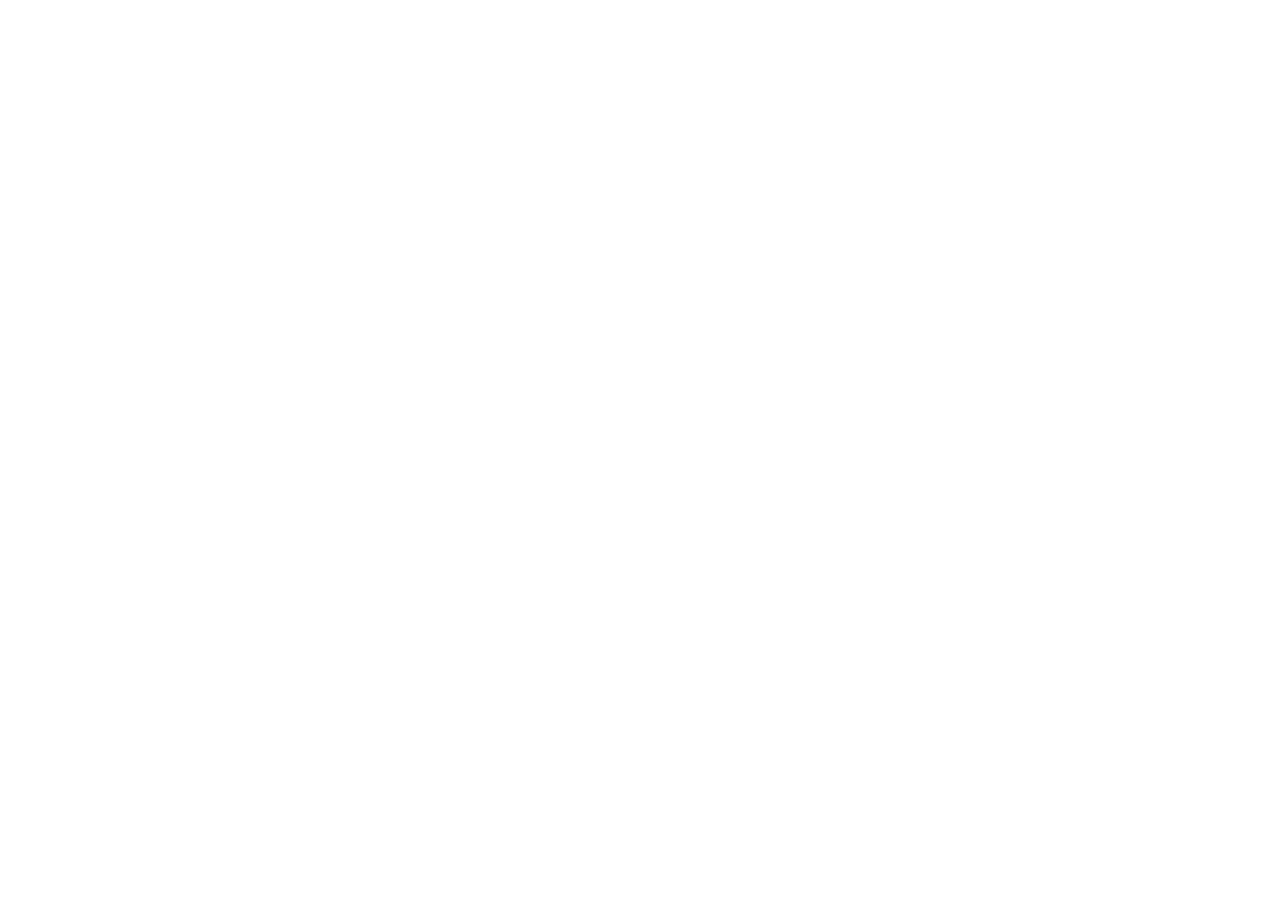
==== art-renewal-center-redesign.html @ 19c1be43 "Add UI and UX portfolio cards." ====
<!DOCTYPE html>
<html lang="en">
<head>
    <meta charset="UTF-8">
    <meta name="viewport" content="width=device-width, initial-scale=1.0">
    <title>Art Renewal Center Redesign - Savanna Williams</title>
    <link href="https://fonts.googleapis.com/css2?family=Lato:wght@400;700&display=swap" rel="stylesheet">
    <link rel="stylesheet" href="css/normalize.css">
    <link rel="stylesheet" href="css/styles.css">
</head>
<body>
    <script src="js/app.js"></script>
</body>
</html>
---- css/styles.css ----
/* ================================= 
  Base Styles
==================================== */
body {
    font-family: 'Lato', sans-serif;
}

.wrapper {
    width: 90%;
    margin: 20px auto;
}

nav a {
    text-decoration: none;
    color: initial;
}

.button {
    background-color: black;
    color: #fff;
    padding: 12px 30px;
    border-radius: 50px;
    text-decoration: none;
    font-weight: 700;
    font-size: 1.4rem;
    margin-top: 30px;
    box-shadow: 3px 5px 3px 2px #bbb;
    transition: background-color .4s ease-in;
}

.button:hover {
    background-color: red;
}

.portfolio-card img {
  width: 320px;
  height: 157px;
  object-fit: contain;
  box-shadow: 3px 5px 3px 2px #bbb;
}

.portfolio-details-btn,
.portfolio-site-btn {
  color: #fff;
  padding: 12px 30px;
  border-radius: 50px;
  text-decoration: none;
  font-weight: 700;
  font-size: 1.4rem;
  margin-top: 30px;
  box-shadow: 3px 5px 3px 2px #bbb;
  transition: background-color .4s ease-in;
}

.portfolio-details-btn:hover,
.portfolio-site-btn:hover {
  background-color: blue;
}

.portfolio-details-btn {
  background-color: red;
}

.portfolio-site-btn {
  background-color: purple; 
}

#portfolio h2,
#about h2,
#contact h2 {
    text-align: center;
}

/* ================================= 
  Layout Styles
==================================== */

header {
    display: flex;
    flex-flow: row nowrap;
    justify-content: space-between;
    align-items: center;
}

#welcome {
    display: flex;
    flex-flow: row wrap;
    justify-content: space-between;
    align-items: center;
    width: 50%;
    margin: 0 auto;
}

#welcome img {
    width: 40%;
}

.portfolio-gallery {
    display: flex;
    flex-flow: row wrap;
    justify-content: space-between;
    align-items: center;
}

#portfolio-buttons {
    width: 25%;
    display: flex;
    flex-flow: row wrap;
    justify-content: space-between;
    align-items: center;
    margin: 0 auto 30px auto;
}

.portfolio-card {
    width: 450px;
    height: 260px;
    box-shadow: 3px 5px 3px 2px #bbb;
    margin: auto 10px 30px 10px;
    padding: 20px;
    text-align: center;
}

#about {
    width: 60%;
    margin: 0 auto;
}

.skill-gallery {
    display: flex;
    flex-flow: row wrap;
    justify-content: space-between;
    align-items: flex-start;
}

.skill-card {
    padding: 20px 40px 40px;
    max-width: 500px;
    text-align: left;
    border: 4px solid #ccc;
    border-radius: 6px;
}

#contact {
    display: flex;
    flex-flow: column nowrap;
    align-items: center;
}

footer {
    margin: 0 auto;
    text-align: center;
}

/* ================================= 
  Bar Styles
==================================== */
.bar {
    background-color: lightgray;
    border-radius: 20px;
    width: 350px;
    display: block;
    margin: auto;
  }
  
  .bar-skill{
    background-color: #ff9904;
    height: 24px;
    border-radius: 20px;
  }
  
  .bar p {
    padding-left: 10px;
    color: white;
  }
  
  /* UI/UX Skill Bars */
  
  .bar-mockups {
    width: 100%;
  }
  .bar-usability-tests {
    width: 85%;
  
  }
  .bar-personas {
    width: 70%;
  
  }
  .bar-journey-maps {
    width: 70%;
  }
  
  /* Programming Skill Bars */
  .bar-html {
    width: 100%;
  }
  .bar-css {
    width: 100%;
  }
  .bar-javascript {
    width: 75%;
  }
  .bar-bootstrap {
    width: 65%;
  }
  
  .bar p {
    padding-left: 10px;
    color: white;
    line-height: 1.5rem;
  }

  /* ================================= 
  DIY Scrollspy Animation Styles
==================================== */

.fade-in {
  opacity: 0;
  visibility: hidden;
  transition: opacity 0.6s ease-out;
  will-change: opacity, visibility;
}

.fade-in.is-visible {
  opacity: 1;
  visibility: visible;
}
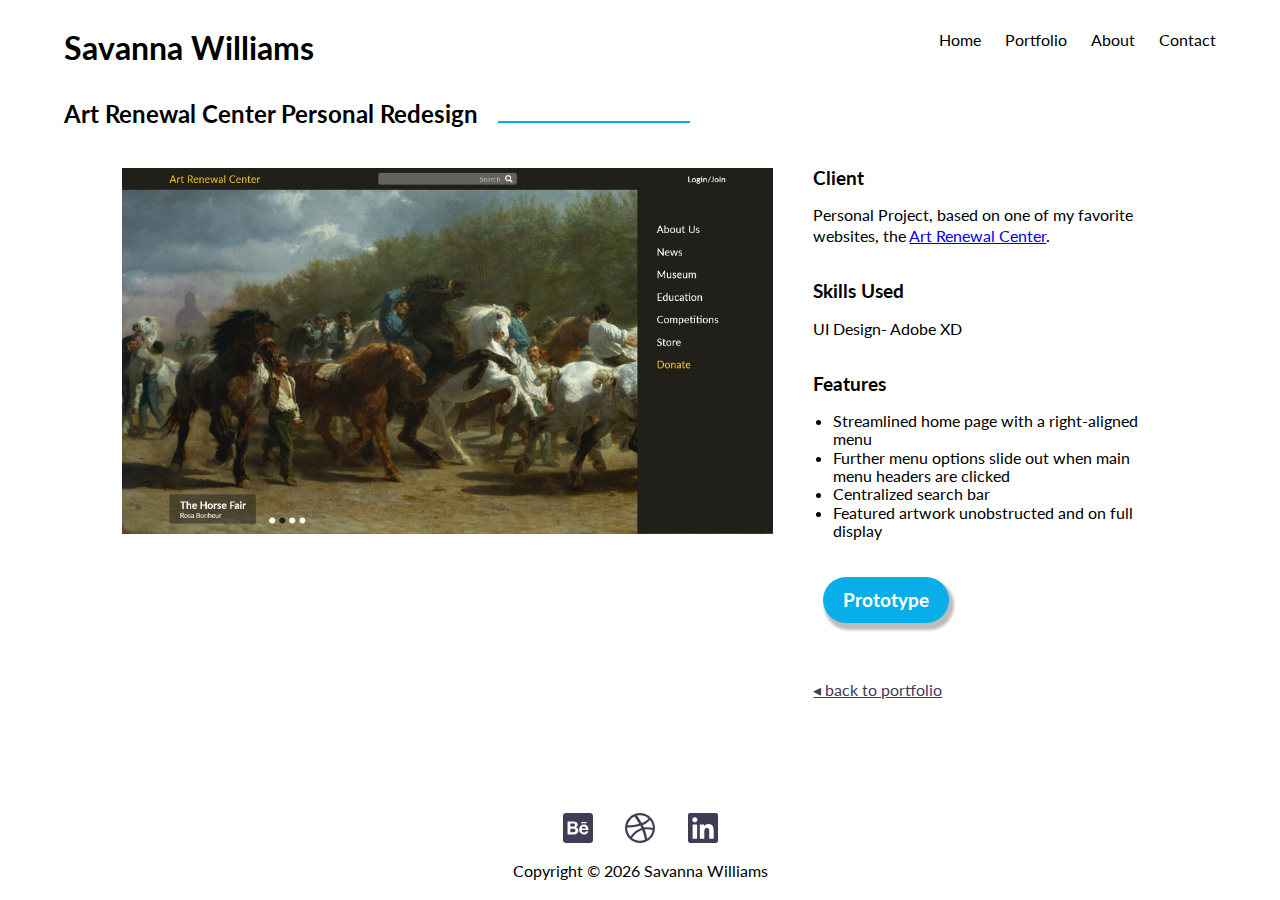
==== commit 5078c2ef: "Finish making project detail pages." ====
--- a/art-renewal-center-redesign.html
+++ b/art-renewal-center-redesign.html
@@ -9,6 +9,50 @@
     <link rel="stylesheet" href="css/styles.css">
 </head>
 <body>
+    <div class="wrapper">
+        <header>
+            <h1>Savanna Williams</h1>
+            <nav id="navigation">
+                <a href="index.html" id="home">Home</a>
+                <a href="index.html#portfolio">Portfolio</a>
+                <a href="index.html#about">About</a>
+                <a href="index.html#contact">Contact</a>
+            </nav>
+        </header>
+
+        <main class="portfolio-main">
+            <h2 class="portfolio-title">Art Renewal Center Personal Redesign</h2>
+            <div class="portfolio-content">
+                <a href="https://xd.adobe.com/view/4cd466b1-a6d5-4e39-4f0a-6cfe6b51cad3-3ae5/" target= "_blank"><img src="images/art-renewal-center-redesign-1.jpg" alt="Art Renewal Center Redesign Screenshot" class="portfolio-img">
+                <div class="portfolio-text"></a>
+                    <h3>Client</h3>
+                    <p>Personal Project, based on one of my favorite websites, the <a href="https://www.artrenewal.org/" target= "_blank">Art Renewal Center</a>.</p>
+                    <h3>Skills Used</h3>
+                    <p>UI Design- Adobe XD</p>
+                    <h3>Features</h3>
+                    <ul>
+                        <li>Streamlined home page with a right-aligned menu</li>
+                        <li>Further menu options slide out when main menu headers are clicked</li>
+                        <li>Centralized search bar</li>
+                        <li>Featured artwork unobstructed and on full display</li>
+                    </ul>
+                    <a href="https://xd.adobe.com/view/4cd466b1-a6d5-4e39-4f0a-6cfe6b51cad3-3ae5/" target= "_blank" class="portfolio-site-btn">Prototype</a>
+                    <br>
+                    <a href="index.html#portfolio" class="back-to-portfolio">&#9666; back to portfolio</a>
+                </div>
+            </div>
+        </main>
+    </div>
+
+    <footer id="footer">
+        <div class="social-icons">
+            <a href="https://www.behance.net/SavannaWilliams"><img src="images/icon-behance.svg" alt="Behance"></a>
+            <a href="https://dribbble.com/SavannaW"><img src="images/icon-dribble.svg" alt="Dribble"></a>
+            <a href="https://www.linkedin.com/in/savannawilliams/"><img src="images/icon-linkedin.svg" alt="LinkedIn"></a>
+        </div>
+        <!-- Javascript dynamically inserts this text -->
+    </footer>
+    
     <script src="js/app.js"></script>
 </body>
 </html>--- a/css/styles.css
+++ b/css/styles.css
@@ -1,68 +1,121 @@
 /* ================================= 
   Base Styles
 ==================================== */
+:root {
+  --blue: #08aeea;
+  --grey: #bbb;
+  --dark-grey: #3f3d56;
+}
+
+/* HTML height set for flex sticky footer */
+html {
+  height: 100%;
+}
+
 body {
     font-family: 'Lato', sans-serif;
+    margin-top: 100px; /* To accomodate sticky header */
+    display: flex;
+    flex-direction: column;
+    height: calc(100vh - 90px); /* Have to subtract sticky header margin from height to appropriately place sticky footer. */
 }
 
 .wrapper {
     width: 90%;
-    margin: 20px auto;
+    margin: 0 auto;
+    flex: 1 0 auto;
+}
+
+header h1 {
+  margin-bottom: 5px;
 }
 
 nav a {
     text-decoration: none;
     color: initial;
-}
-
-.button {
-    background-color: black;
-    color: #fff;
-    padding: 12px 30px;
-    border-radius: 50px;
-    text-decoration: none;
-    font-weight: 700;
-    font-size: 1.4rem;
-    margin-top: 30px;
-    box-shadow: 3px 5px 3px 2px #bbb;
-    transition: background-color .4s ease-in;
-}
-
-.button:hover {
-    background-color: red;
-}
-
-.portfolio-card img {
-  width: 320px;
-  height: 157px;
-  object-fit: contain;
-  box-shadow: 3px 5px 3px 2px #bbb;
-}
-
+    font-size: .9rem;
+}
+
+nav a:not(:first-of-type) {
+  margin-left: 20px;
+}
+
+nav a:hover {
+  color: var(--blue);
+}
+
+.button,
 .portfolio-details-btn,
 .portfolio-site-btn {
+  display: inline-block;
   color: #fff;
-  padding: 12px 30px;
+  padding: 12px 20px;
   border-radius: 50px;
   text-decoration: none;
   font-weight: 700;
-  font-size: 1.4rem;
-  margin-top: 30px;
-  box-shadow: 3px 5px 3px 2px #bbb;
-  transition: background-color .4s ease-in;
-}
-
-.portfolio-details-btn:hover,
+  margin: 0 10px 0 10px;
+  box-shadow: 3px 5px 3px 2px var(--grey);
+  transition: background-color .4s ease-in, transform .4s ease-in;
+}
+
+.button {
+  font-size: 1.1rem;
+}
+
+.portfolio-details-btn,
+.portfolio-site-btn {
+  font-size: 1rem;
+}
+
+.portfolio-details-btn {
+  margin-bottom: 15px;
+}
+
+.button,
+.portfolio-site-btn {
+  background-color: var(--blue); 
+}
+
+.portfolio-details-btn {
+  background-color: var(--dark-grey);
+}
+
+.filter-btns {
+  display: inline-block;
+  white-space: nowrap;
+  text-decoration: none;
+  background-color: var(--dark-grey);
+  color: #fff;
+  padding: 12px 20px;
+  border: 0;
+  border-radius: 50px;
+  text-decoration: none;
+  font-weight: 700;
+  margin: 0 10px 0 10px;
+  box-shadow: 3px 5px 3px 2px var(--grey);
+  transition: background-color .4s ease-in, transform .4s ease-in;
+  cursor: pointer;
+}
+
+.button:hover,
 .portfolio-site-btn:hover {
-  background-color: blue;
-}
-
-.portfolio-details-btn {
-  background-color: red;
-}
-
-.portfolio-site-btn {
-  background-color: purple; 
+  background-color: #0294c9;
+  transform: scale(.9);
+}
+
+.filter-btns:hover,
+.portfolio-details-btn:hover {
+  background-color: #15141c;
+  transform: scale(.9);
+}
+
+.filter-btns:focus {
+  outline: 0;
+  background-color: var(--blue); 
+}
+
+.no-transition {
+  transition: none !important;
 }
 
 #portfolio h2,
@@ -71,84 +124,182 @@
     text-align: center;
 }
 
+p {
+  line-height: 1.3rem;
+}
+
+.bold {
+  font-weight: 700;
+}
+
+.active-link {
+  color: var(--blue);
+}
+
 /* ================================= 
   Layout Styles
 ==================================== */
 
 header {
     display: flex;
+    flex-flow: column nowrap;
+    justify-content: space-between;
+    align-items: center;
+    /* Make sticky header. Top, left, right required to give flexbox space. */
+    position: fixed;
+    top: 0;
+    left: 0;
+    right: 0;
+    width: 90%;
+    height: 80px;
+    margin: 0 auto;
+    padding-bottom: 10px;
+    background-color: #fff;
+    z-index: 2;
+}
+
+#welcome {
+    display: flex;
     flex-flow: row nowrap;
     justify-content: space-between;
     align-items: center;
-}
-
-#welcome {
-    display: flex;
-    flex-flow: row wrap;
+    width: 90%;
+    margin: 0 auto;
+    margin-bottom: 70px;
+}
+
+#welcome h2 {
+  display: none;
+}
+
+#welcome img {
+    width: 40%;
+}
+
+#portfolio {
+  margin-bottom: 50px;
+  display: flex;
+  flex-flow: column nowrap;
+  align-items: center;
+
+}
+
+hr {
+  width: 60%;
+  margin: 0 auto;
+  margin-bottom: 30px;
+}
+
+.portfolio-gallery {
+    display: flex;
+    flex-flow: column wrap;
+    justify-content: space-around;
+    align-items: center;
+}
+
+#portfolio-buttons {
+    display: flex;
+    flex-flow: column nowrap;
     justify-content: space-between;
     align-items: center;
-    width: 50%;
-    margin: 0 auto;
-}
-
-#welcome img {
-    width: 40%;
-}
-
-.portfolio-gallery {
-    display: flex;
-    flex-flow: row wrap;
+    margin-bottom: 30px;
+}
+
+#portfolio-buttons button {
+  margin-top: 10px;
+  font-size: .9rem;
+}
+
+.portfolio-card {
+    width: 250px;
+    height: 210px;
+    border: 1px solid rgba(187, 187, 187, .4);
+    box-shadow: 3px 5px 3px 2px var(--grey);
+    margin: auto 10px 40px 10px;
+    padding-bottom: 30px;
+    text-align: center;
+}
+
+.portfolio-card a img {
+  width: 250px;
+  height: 90px;
+  object-fit: contain;
+  border-bottom: 1px solid rgba(187, 187, 187, .7);
+}
+
+
+#about {
+    margin: 0 auto 50px auto;
+    text-align: center;
+}
+
+#education {
+  margin-bottom: 50px;
+}
+
+.about-para {
+  width: 60%;
+  margin: 0 auto;
+}
+
+#skill-gallery {
+    display: flex;
+    flex-flow: column wrap;
     justify-content: space-between;
     align-items: center;
-}
-
-#portfolio-buttons {
-    width: 25%;
-    display: flex;
-    flex-flow: row wrap;
-    justify-content: space-between;
-    align-items: center;
-    margin: 0 auto 30px auto;
-}
-
-.portfolio-card {
-    width: 450px;
-    height: 260px;
-    box-shadow: 3px 5px 3px 2px #bbb;
-    margin: auto 10px 30px 10px;
-    padding: 20px;
-    text-align: center;
-}
-
-#about {
-    width: 60%;
     margin: 0 auto;
 }
 
-.skill-gallery {
-    display: flex;
-    flex-flow: row wrap;
-    justify-content: space-between;
-    align-items: flex-start;
-}
-
 .skill-card {
-    padding: 20px 40px 40px;
-    max-width: 500px;
+    padding: 30px 20px;
+    width: 225px;
     text-align: left;
-    border: 4px solid #ccc;
+    border: 2px solid rgba(187, 187, 187, 1);
+    box-shadow: 3px 5px 3px 2px var(--grey);
     border-radius: 6px;
+    margin: 0 auto 20px auto;
+}
+
+.skill-card h3 {
+  margin-top: 0;
 }
 
 #contact {
+    width: 90%;
     display: flex;
     flex-flow: column nowrap;
     align-items: center;
+    margin: 0 auto 50px auto;
+}
+
+#contact p {
+  width: 90%;
+  text-align: center;
+  margin: 0 auto 20px auto;
+}
+
+#contact .button {
+  margin-bottom: 40px;
+}
+
+.social-icons {
+  max-width: 175px;
+  display: flex;
+  flex-flow: row nowrap;
+  align-items: center;
+  justify-content: space-between;
+  margin: 0 auto 15px auto;
+}
+
+.social-icons img {
+  width: 30px;
+  margin: 0 10px 0 10px;
 }
 
 footer {
-    margin: 0 auto;
+    margin: 0 auto 20px auto;
     text-align: center;
+    flex-shrink: 0;
 }
 
 /* ================================= 
@@ -157,13 +308,13 @@
 .bar {
     background-color: lightgray;
     border-radius: 20px;
-    width: 350px;
+    width: 90%;
     display: block;
     margin: auto;
   }
   
   .bar-skill{
-    background-color: #ff9904;
+    background-color: var(--blue);
     height: 24px;
     border-radius: 20px;
   }
@@ -190,7 +341,11 @@
     width: 70%;
   }
   
-  /* Programming Skill Bars */
+  .bar-empathy-maps {
+    width: 70%;
+  }
+
+  /* Web Development Skill Bars */
   .bar-html {
     width: 100%;
   }
@@ -202,6 +357,10 @@
   }
   .bar-bootstrap {
     width: 65%;
+  }
+
+  .bar-git {
+    width: 100%;
   }
   
   .bar p {
@@ -224,4 +383,233 @@
 .fade-in.is-visible {
   opacity: 1;
   visibility: visible;
+}
+
+  /* ================================= 
+  Portfolio Detail Page Styles
+==================================== */
+
+.portfolio-main {
+  margin: 0 auto;
+}
+
+.portfolio-title {
+  margin-bottom: 40px;
+  text-align: center;
+}
+
+.portfolio-content {
+  display: flex;
+  flex-flow: column nowrap;
+  align-items: center;
+  justify-content: space-around;
+  margin: 0 auto 80px auto;
+  width: 90%;
+}
+
+.portfolio-img {
+  width: 100%;
+  margin-bottom: 15px;
+}
+
+.portfolio-text {
+  display: flex;
+  flex-flow: column nowrap;
+  align-items: center;
+  justify-content: space-around;
+}
+
+.portfolio-text h3 {
+  margin-bottom: 0;
+}
+
+.portfolio-text .portfolio-site-btn {
+  margin-top: 20px;
+}
+
+.back-to-portfolio {
+  display: block;
+  margin-top: 20px;
+  color: var(--dark-grey);
+}
+
+.back-to-portfolio:hover {
+  color: var(--blue);
+}
+
+/* ================================= 
+  Media Queries
+==================================== */
+
+/* == Tablet media query == */
+@media only screen and (min-width: 768px) {
+
+  body {
+    /* Adjustments for smaller header height with no padding bottom */
+    margin-top: 80px;
+    height: calc(100vh - 80px);
+  }
+
+  .button {
+    font-size: 1.5rem;
+  }
+
+  header {
+    flex-flow: row nowrap;
+    padding-bottom: 0;
+  }
+
+  nav a {
+    font-size: 1rem;
+  }
+
+  #welcome {
+    flex-flow: row wrap;
+    width: 90%;
+    margin: 0 auto;
+    margin-bottom: 70px;
+  }
+
+  #welcome h2 {
+    display: inline-block;
+    margin-bottom: 0;
+  }
+
+  #welcome .button {
+    margin: 15px auto 0 auto;
+  }
+
+  #portfolio-buttons {
+    display: flex;
+    flex-flow: row nowrap;
+    justify-content: space-around;
+    align-items: center;
+    margin-bottom: 30px;
+}
+
+  .portfolio-gallery {
+    flex-flow: row wrap;
+  }
+
+  .portfolio-card {
+    width: 320px;
+    height: 210px;
+  }
+
+  .portfolio-card a img {
+    width: 320px;
+    height: 110px;
+    object-fit: contain;
+    border-bottom: 1px solid rgba(187, 187, 187, .7);
+  }
+
+  .portfolio-details-btn {
+    margin-bottom: 0;
+  }
+
+  .portfolio-details-btn,
+  .portfolio-site-btn {
+    font-size: 1.2rem;
+  }
+
+  #skill-gallery {
+    flex-flow: row nowrap;
+    width: 90%;
+  }
+
+  .skill-card {
+    width: 35%;
+    height: 250px;
+    padding: 20px 30px;
+    margin: 0 auto;
+  }
+
+
+  #contact {
+    width: 60%;
+  }
+
+  #contact p {
+    width: 50%;
+  }
+
+  /* Portfolio page styles */
+  .portfolio-title {
+    text-align: left;
+  }
+
+  .portfolio-title::after {
+    content: '';
+    height: 2px;
+    width: 12rem;
+    background: var(--blue);
+    display: inline-block;
+    margin-left: 20px;
+  }
+}
+
+/* == Desktop media query == */
+@media only screen and (min-width: 1024px) {
+  #welcome {
+    width: 60%;
+    margin-bottom: 50px;
+  }
+
+  .portfolio-card {
+    width: 450px;
+    height: 260px;
+  }
+  
+  .portfolio-card a img {
+    width: 450px;
+    height: 160px;
+    object-fit: contain;
+    border-bottom: 1px solid rgba(187, 187, 187, .7);
+  }
+  
+  #skill-gallery {
+    flex-flow: row wrap;
+    width: 60%;
+  }
+
+  .skill-card {
+    margin: 0 auto 20px auto;
+  }
+
+
+  /* Portfolio page styles */
+  .portfolio-content {
+    display: flex;
+    flex-flow: row nowrap;
+    align-items: flex-start;
+    justify-content: space-around;
+    margin: 0 auto 80px auto;
+    width: 90%;
+  }
+
+  .portfolio-img {
+    max-width: 1000px;
+    margin-right: 60px;
+    margin-left: 0;
+  }
+
+  .portfolio-text {
+    max-width: 350px;
+    align-items: flex-start;
+    margin-left: 40px;
+  }
+
+  .portfolio-text h3:first-of-type {
+    margin-top: 0;
+  }
+
+  .portfolio-text ul {
+    padding-left: 20px;
+  }
+
+  .back-to-portfolio {
+    margin-top: 40px;
+  }
+
+  
 }